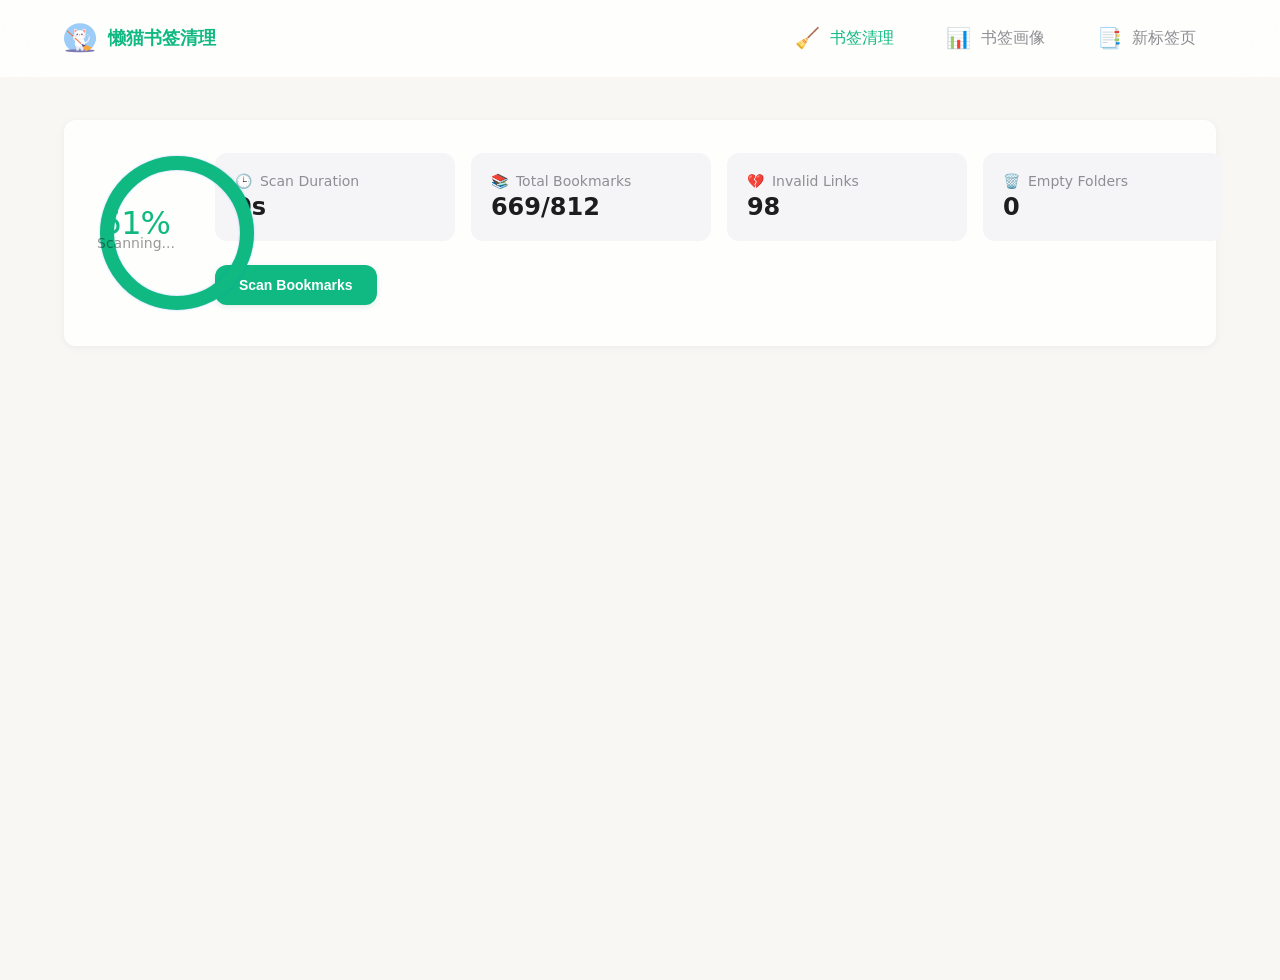
==== index.html @ f10c612d "首次提交" ====
<!DOCTYPE html>
<html>
<head>
    <title>Bookmark Cleaner</title>
    <meta charset="UTF-8">
    <meta name="viewport" content="width=device-width, initial-scale=1.0">
    <link rel="stylesheet" href="styles.css">
</head>
<body>
    <div class="app-header">
        <nav class="nav-tabs">
            <div class="brand">
                <img src="images/logo.jpg" alt="懒猫书签清理" class="brand-logo">
                <span class="brand-name" data-i18n="brandName">懒猫书签清理</span>
            </div>
            <div class="nav-links">
                <a href="index.html" class="nav-tab active">
                    <span class="tab-icon">🧹</span>
                    <span data-i18n="cleanerTab">书签清理</span>
                </a>
                <a href="profile.html" class="nav-tab">
                    <span class="tab-icon">📊</span>
                    <span data-i18n="profileTab">书签画像</span>
                </a>
                <a href="https://www.ainewtab.app/" class="nav-tab" target="_blank">
                    <span class="tab-icon">📑</span>
                    <span data-i18n="newTab">新标签页</span>
                </a>
            </div>
        </nav>
    </div>

    <div class="container">
        <div class="scan-stats-wrapper">
            <div class="progress-ring-container">
                <svg class="progress-ring" width="160" height="160">
                    <circle class="progress-ring-circle-bg" 
                            cx="80" cy="80" r="70"/>
                    <circle class="progress-ring-circle" 
                            cx="80" cy="80" r="70"/>
                </svg>
                <div class="progress-content">
                    <span class="progress-text">51%</span>
                    <span class="progress-status">Scanning...</span>
                </div>
            </div>
            
            <div class="right-content">
                <div class="stats-container">
                    <div class="stat-item">
                        <div class="stat-label" data-i18n="scanDuration">Scan Duration</div>
                        <div class="stat-value">
                            <span id="scan-duration">0</span>s
                        </div>
                    </div>
                    <div class="stat-item">
                        <div class="stat-label" data-i18n="totalBookmarks">Total Bookmarks</div>
                        <div class="stat-value">
                            <span id="scanned-bookmarks">669</span>/<span id="total-bookmarks">812</span>
                        </div>
                    </div>
                    <div class="stat-item">
                        <div class="stat-label" data-i18n="invalidLinks">Invalid Links</div>
                        <div class="stat-value" id="invalid-links">98</div>
                    </div>
                    <div class="stat-item">
                        <div class="stat-label" data-i18n="emptyFolders">Empty Folders</div>
                        <div class="stat-value" id="empty-folders">0</div>
                    </div>
                </div>

                <div class="scan-container">
                    <button id="scan-button" class="scan-button">
                        <span class="button-text">Scan Bookmarks</span>
                    </button>
                </div>
            </div>
        </div>

        <div class="cat-tooltip" style="display: none;">
            <span class="tooltip-text"></span>
        </div>

        <div class="loading" id="loading" style="display: none;">
            <!-- 移除了旧的进度条 -->
        </div>

        <div class="batch-actions" style="display: none;">
            <button id="select-all" class="button secondary-button">
                <span data-i18n="selectAll">Select All</span>
            </button>
            <button id="delete-selected" class="button danger-button">
                <span data-i18n="deleteSelected">Delete Selected</span>
            </button>
        </div>

        <div class="filter-tags">
            <!-- 标签会通过 JavaScript 动态生成 -->
        </div>

        <div class="preview-container" id="preview-container">
            <div class="preview-header">
                <span class="preview-title" id="preview-title"></span>
                <button class="preview-close" id="preview-close">&#x2715;</button>
            </div>
            <iframe id="preview-frame" class="preview-frame"></iframe>
        </div>
    </div>
    <script type="module" src="index.js"></script>
    <script src="preview.js"></script>
    <script type="module" src="bookmarkProfile.js"></script>
</body>
</html>
---- styles.css ----
:root {
    --system-gray: #8E8E93;
    --system-red: #FF3B30;
    --system-green: #34C759;
    --system-blue: #007AFF;
    --background-color: #F5F5F7;
    --card-background: rgba(255, 255, 255, 0.8);
    --card-border: rgba(255, 255, 255, 0.5);
    --card-shadow: rgba(0, 0, 0, 0.05);
}

body {
    font-family: system-ui,-apple-system,BlinkMacSystemFont,'Segoe UI',Roboto,'Helvetica Neue',Arial,'Noto Sans',sans-serif,'Apple Color Emoji','Segoe UI Emoji','Segoe UI Symbol','Noto Color Emoji';
    margin: 0;
    padding: 0;
    width: 100%;
    min-height: 100vh;
    background-color: var(--background-color);
    background: linear-gradient(135deg, rgba(248, 247, 244, 1) 0%, rgba(248, 247, 244, 1) 100%);
    color: #1d1d1f;
    display: flex;
    justify-content: center;
    align-items: flex-start;
    padding-top: 80px;
    -webkit-font-smoothing: antialiased;
}

.container {
    width: 90%;
    max-width: 1280px;
    margin: 0 auto;
    padding: 20px 0;
    box-sizing: border-box;
    transition: opacity 0.3s ease-out, transform 0.3s ease-out;
}

h1 {
    font-size: 32px;
    font-weight: 700;
    margin-bottom: 30px;
    text-align: center;
    background: linear-gradient(135deg, #1d1d1f 0%, #434343 100%);
    -webkit-background-clip: text;
    -webkit-text-fill-color: transparent;
}

.scan-stats-wrapper {
    display: flex;
    flex-direction: row;
    align-items: flex-start;
    gap: 40px;
    margin: 20px 0;
    background-color: var(--card-background);
    border: 1px solid var(--card-border);
    border-radius: 12px;
    padding: 32px;
    box-shadow: 0 2px 8px var(--card-shadow);
    
}

.right-content {
    display: flex;
    flex-direction: column;
    gap: 24px;
    flex: 1;
}

.stats-container {
    display: flex;
    flex-direction: row;
    gap: 16px;
    width: 100%;
}
/* 优化数字显示 */
#scan-duration {
    font-feature-settings: "tnum";
    font-variant-numeric: tabular-nums;
}
.stat-item {
    background: #f5f5f7;
    border-radius: 12px;
    padding: 16px 24px;
    min-width: 200px;
    text-align: left;

}

.stat-label {
    color: var(--system-gray);
    font-size: 14px;
    margin-bottom: 4px;
}

.stat-value {
    font-size: 24px;
    font-weight: 500;
    color: #1d1d1f;
}

.button {
    background: var(--card-background);
    border: 1px solid var(--card-border);
    border-radius: 12px;
    padding: 8px 16px;
    font-size: 14px;
    cursor: pointer;
    transition: all 0.2s ease;
    color: #1d1d1f;
}

.button:active {
    transform: translateY(0);
}

.button.disabled {
    background-color: var(--system-gray);
    cursor: not-allowed;
    opacity: 0.7;
}

.results {
    margin-top: 20px;
}

.result-item {
    display: grid;
    grid-template-columns: 30px 200px 250px 1fr 120px;
    align-items: center;
    padding: 12px 16px;
    margin: 8px 0;
    background: var(--card-background);
    border-radius: 12px;
    gap: 16px;
    border: 1px solid var(--card-border);
    transition: transform 0.2s ease, box-shadow 0.2s ease;
}

.result-item:hover {
    transform: translateY(-2px);
    box-shadow: 0 4px 12px var(--card-shadow);
}

.bookmark-checkbox {
    width: 20px;
    height: 20px;
    cursor: pointer;
    accent-color: var(--system-red);
}

.bookmark-title {
    font-weight: 500;
    color: #1d1d1f;
    width: 200px;
    white-space: nowrap;
    overflow: hidden;
    text-overflow: ellipsis;
}

.bookmark-url {
    width: 200px;
    white-space: nowrap;
    overflow: hidden;
    text-overflow: ellipsis;
    cursor: pointer;
    text-decoration: underline;
    color: #0066cc;
}

.bookmark-url:hover {
    color: #003366;
}

.bookmark-url a {
    color: var(--system-blue);
    text-decoration: none;
}

.bookmark-url a:hover {
    text-decoration: underline;
}

.bookmark-path {
    color: var(--system-gray);
    font-size: 0.9em;
    white-space: nowrap;
    overflow: hidden;
    text-overflow: ellipsis;
}

.path-segment {
    cursor: pointer;
    padding: 2px 4px;
    border-radius: 4px;
    transition: background-color 0.2s ease;
}

.path-segment:hover {
    background-color: var(--system-gray-light);
    color: var(--system-blue);
}

.path-segment[title] {
    position: relative;
}

.path-segment[title]:hover::after {
    content: attr(title);
    position: absolute;
    bottom: 100%;
    left: 50%;
    transform: translateX(-50%);
    padding: 4px 8px;
    background-color: rgba(0, 0, 0, 0.8);
    color: white;
    border-radius: 4px;
    font-size: 12px;
    white-space: nowrap;
}

.bookmark-reason {
    background-color: rgba(255, 86, 48, 0.1);
    color: #ff5630;
    padding: 4px 12px;
    border-radius: 6px;
    font-size: 0.9em;
    white-space: nowrap;
    justify-self: end;
    font-weight: 500;
        /* 显示问号光标 */
    position: relative;
}
/* 自定义 tooltip 样式 */
.tooltip {
    position: fixed;
    /* 改用 fixed 定位，使其不受父元素影响 */
    display: none;
    padding: 8px 12px;
    background-color: rgba(0, 0, 0, 0.8);
    color: white;
    border-radius: 6px;
    font-size: 12px;
    white-space: normal;
    /* 允许文本换行 */
    max-width: 300px;
    /* 设置最大宽度 */
    z-index: 1000;
    pointer-events: none;
    box-shadow: 0 2px 8px rgba(0, 0, 0, 0.15);
}

/* 显示 tooltip */
.bookmark-reason:hover .tooltip {
    display: block;
}
.separator {
    color: var(--system-gray);
    margin: 0 4px;
    font-weight: normal;
}

#clean-button {
    background: var(--system-red);
    color: white;
    border: none;
}

#clean-button:hover {
    background: linear-gradient(90deg, var(--system-red) 0%, #ff6b6b 100%);
}

@media (max-width: 1024px) {
    .result-item {
        grid-template-columns: 200px 250px 1fr 120px;
        gap: 12px;
    }
    
    .bookmark-title {
        width: 200px;
    }
    
    .bookmark-url {
        width: 250px;
    }
}

@media (max-width: 768px) {
    .stats-container {
        flex-direction: column;
        width: 100%;
    }
    
    .container {
        padding: 15px;
    }
    
    h1 {
        font-size: 24px;
    }
    
    .button {
        padding: 12px 24px;
        font-size: 16px;
    }
    
    .stat-item {
        padding: 16px;
    }
    
    .stat-value {
        font-size: 24px;
    }
    
    .result-item {
        grid-template-columns: 30px 1fr;
        gap: 8px;
        padding: 12px;
    }
    
    .bookmark-title,
    .bookmark-url,
    .bookmark-path {
        width: 100%;
    }
    
    .bookmark-title {
        font-size: 16px;
        margin-bottom: 4px;
    }
    
    .bookmark-url {
        font-size: 14px;
        margin-bottom: 4px;
    }
    
    .bookmark-path {
        font-size: 12px;
        margin-bottom: 8px;
    }
    
    .bookmark-reason {
        justify-self: start;
    }
}

.invalid-item {
    padding: 10px;
    margin: 5px 0;
    border: 1px solid #ddd;
    border-radius: 4px;
    display: flex;
    justify-content: space-between;
    align-items: flex-start;
}

.bookmark-info {
    flex: 1;
}

.error-reason {
    color: #dc3545;
    font-size: 0.9em;
    padding: 2px 6px;
    border-radius: 3px;
    background-color: #f8d7da;
    margin-left: 10px;
    white-space: nowrap;
}

/* 预览窗口尺寸 */
.preview-container {
    display: none;
    position: fixed;
    right: 20px;
    top: 20px;
    /* 修改预览窗口尺寸 */
    width: 600px;  /* 增加宽度 */
    height: 400px; /* 增加高度 */
    background: white;
    border: 1px solid var(--card-border);
    border-radius: 12px;
    box-shadow: 0 8px 32px var(--card-shadow);
    z-index: 1000;
    /* 添加内边距 */
    padding: 0;
    box-sizing: border-box;
    overflow: hidden; /* 确保内容不会溢出 */
}

/* 预览窗口标题栏 */
.preview-header {
    height: 40px;
    display: flex;
    justify-content: space-between;
    align-items: center;
    padding: 0 16px;
    background: var(--card-background);
    border-bottom: 1px solid var(--card-border);
    border-radius: 12px 12px 0 0;
    gap: 12px;
}

.preview-title {
    flex: 1;
    font-size: 13px;
    color: var(--system-gray);
    white-space: nowrap;
    overflow: hidden;
    text-overflow: ellipsis;
    margin-right: 8px;
}

/* 最简单的关闭按钮样式 */
.preview-close {
    width: 24px;
    height: 24px;
    background: none;
    border: none;
    color: #666;
    cursor: pointer;
    /* 使用更通用的关闭符号 */
    content: "\2715";  /* Unicode 叉号 */
    font-family: Arial, sans-serif;
    font-size: 20px;
    /* 确保文字垂直居中 */
    display: flex;
    align-items: center;
    justify-content: center;
    padding: 0;
    margin: 0;
}

.preview-close:hover {
    color: var(--system-red);
}

/* iframe 高度需要相应调整 */
.preview-frame {
    width: 100%;
    height: calc(100% - 40px); /* 减去标题栏高度 */
    border: none;
    border-radius: 0 0 12px 12px;
    /* 添加缩放和居中效果 */
    transform: scale(0.9); /* 稍微缩小内容 */
    transform-origin: center center;
    display: block;
    margin: 0 auto;
    background: white;
}

/* 添加预览内容容器 */
.preview-content {
    width: 100%;
    height: calc(100% - 40px);
    overflow: auto;
    display: flex;
    align-items: center;
    justify-content: center;
    background: #f5f5f7; /* 轻微的背景色 */
    border-radius: 0 0 12px 12px;
}

/* 添加响应式设计 */
@media (max-width: 768px) {
    .preview-container {
        width: 90vw; /* 使用视窗宽度的90% */
        height: 60vh; /* 使用视窗高度的60% */
        right: 5vw;
        left: 5vw;
    }
}

/* 可选：添加最大/最小尺寸限制 */
.preview-container {
    min-width: 400px;
    min-height: 300px;
    max-width: 800px;
    max-height: 600px;
}

/* 批量操作按钮组样式 */
.batch-actions {
    display: flex;
    gap: 12px;
    margin-top: 60px;
    justify-content: start;
}

.secondary-button {
    color: #10b981;
    border: none;
}

.secondary-button:hover {
    color: white;
    background: #10b981;
}

.secondary-button:active {
    background: #10b981;
    color: white;
}

/* 危险按钮样式 - 使用更高的优先级 */
.button.danger-button {
    background: #10b981 ;
    color: #ffffff;
    min-width: 120px;
}

/* 危险按钮禁用状态 */
.button.danger-button[disabled] {
    background: #ffffff;
    color: #10b981;
    cursor: not-allowed;
    pointer-events: none;
}

/* 危险按钮启用状态 */
.button.danger-button:not([disabled]) {
    background: #10b981;
    cursor: pointer;
}

/* 危险按钮悬停效果 */
.button.danger-button:not([disabled]):hover {
    background: #10b981;
    transform: translateY(-1px);
    box-shadow: 0 4px 12px rgba(108, 172, 153, 0.3);
}

/* 危险按钮点击效果 */
.button.danger-button:not([disabled]):active {
    transform: translateY(1px);
    box-shadow: 0 2px 6px rgba(108, 172, 153, 0.2);
}


/* 选中状态的结果项样式 */
.result-item.selected {
    background: rgba(108, 172, 153, 0.1);
    border-color: #10b981;
}

/* 更新结果容器样式 */
#invalidList {
    max-height: 600px;
    overflow-y: auto;
    padding-right: 16px;
    margin: 20px 0;
    scroll-behavior: smooth;
    /* 添加平滑滚动效果 */
    overscroll-behavior: contain;
    /* 添加滚动条样式 */
    scrollbar-width: thin;
    scrollbar-color: #d2d2d2;
}

/* 自定义滚动条样式（Webkit浏览器） */
#invalidList::-webkit-scrollbar {
    width: 8px;
}

#invalidList::-webkit-scrollbar-track {
    background: rgba(0, 0, 0, 0.05);
    border-radius: 4px;
}

#invalidList::-webkit-scrollbar-thumb {
    background: var(--system-gray);
    border-radius: 4px;
}

#invalidList::-webkit-scrollbar-thumb:hover {
    background: var(--system-blue);
}

/* 优化结果项样式 */
.result-item {
    transition: transform 0.2s ease, background-color 0.2s ease;
    margin: 8px 0;
}

.result-item:hover {
    transform: translateX(4px);
    background-color: rgba(0, 122, 255, 0.05);
}

/* 响应式设计 */
@media (max-width: 768px) {
    #invalidList {
        max-height: 400px;
    }
}

/* 扫描按钮容器 */
.scan-button-container {
    width: 100%;
    display: flex;
    justify-content: center;
    margin: 32px 0;
}

/* 环形按钮基础样式 */
.circular-button {
    position: relative;
    width: 160px; /* 增加尺寸 */
    height: 160px;
    border-radius: 50%;
    padding: 0;
    display: flex;
    align-items: center;
    justify-content: center;
    background: var(--card-background);
    border: none; /* 移除边框 */
    cursor: pointer;
    transition: all 0.3s cubic-bezier(0.4, 0, 0.2, 1);
    box-shadow: 0 2px 8px var(--card-shadow);
}

/* 按钮文本样式 */
.circular-button .button-text {
    position: absolute;
    font-size: 17px; /* Apple 常用字号 */
    font-weight: 500;
    color: var(--system-blue);
    opacity: 1;
    transition: opacity 0.3s ease;
}

/* 进度文本样式 */
.circular-button .progress-text {
    position: absolute;
    font-size: 32px; /* 更大的进度数字 */
    font-weight: 500; /* Semi-bold */
    color: var(--system-blue);
    opacity: 0;
    transition: opacity 0.3s ease;
}

/* SVG进度环样式 */
.progress-ring {
    position: absolute;
    top: 0;
    left: 0;
    transform: rotate(-90deg);
}

.progress-ring-circle-bg {
    fill: none;
    stroke: rgba(0, 122, 255, 0.1); /* 更淡的背景色 */
    stroke-width: 6; /* 更粗的线条 */
}

.progress-ring-circle {
    stroke-linecap: round;
    transform: rotate(-90deg); /* 保持圆弧从顶部开始 */
    transform-origin: 50% 50%;
}

/* 按钮悬停效果 */
.circular-button:hover {
    transform: scale(1.02); /* 更细微的缩放 */
    box-shadow: 0 4px 16px rgba(0, 122, 255, 0.15);
}

.circular-button:active {
    transform: scale(0.98);
}

/* 扫描状态样式 */
.circular-button.scanning {
    background: rgba(0, 122, 255, 0.05); /* 轻微的背景色变化 */
}

.circular-button.scanning .button-text {
    opacity: 0;
}

.circular-button.scanning .progress-text {
    opacity: 1;
}

/* 添加区域标题样式 */
.section-header {
    font-size: 16px;
    font-weight: 600;
    color: var(--system-gray);
    padding: 16px 0 8px;
    margin-top: 16px;
    border-bottom: 1px solid var(--card-border);
}

/* 空文件夹标签样式 */
.empty-folder-tag {
    background: var(--system-gray);
    color: white;
    padding: 4px 12px;
    border-radius: 6px;
    font-size: 0.9em;
    white-space: nowrap;
    justify-self: end;
    font-weight: 500;
}

/* 空文件夹项目样式 */
.empty-folder {
    background: rgba(142, 142, 147, 0.1);
}

/* 筛选标签容器 */
.filter-tags {
    display: flex;
    flex-wrap: wrap;
    gap: 16px;
    margin: 32px 0;
}

/* 筛选标签样式 */
.filter-tag {
    position: relative; /* 添加相对定位 */
    padding: 8px 16px;
    border-radius: 12px;
    background: var(--card-background);
    border: 1px solid var(--card-border);
    font-size: 13px;
    color: var(--system-gray);
    cursor: pointer;
    transition: all 0.2s ease;
    user-select: none;
}

.filter-tag:hover {
    background: rgba(16, 185, 129, 0.1);
    color: #10b981;
    border-color: #10b981;
}

.filter-tag.active {
    background: #ffffff;
    color: #10b981;
    border-color: #10b981;
}

/* 添加提示框样式 */
.filter-tag[data-tooltip]:hover::after {
    content: attr(data-tooltip);
    position: absolute;
    bottom: 100%;
    left: 50%;
    transform: translateX(-50%);
    padding: 8px 12px;
    background-color: rgba(0, 0, 0, 0.8);
    color: white;
    border-radius: 6px;
    font-size: 12px;
    white-space: normal;
    width: 250px;
    z-index: 1000;
    margin-bottom: 8px;
    box-shadow: 0 2px 8px rgba(0, 0, 0, 0.15);
}

/* 响应式设计 */
@media (max-width: 768px) {
    .filter-tags {
        padding: 0 8px;
    }
    
    .filter-tag {
        padding: 4px 10px;
        font-size: 13px;
    }
}

.bookmark-profile {
    background: white;
    border-radius: 24px;
    padding: 32px;
    margin: 20px 0;
    box-shadow: 0 2px 8px var(--card-shadow);
}



.profile-title-row {
    display: flex;
    align-items: center;
    justify-content: space-between;
    margin-bottom: 4px;
    width: 100%;
}

.profile-title {
    display: flex;
    align-items: center;
    gap: 16px;
    flex: 1;
    min-width: 0;
}

.profile-title h2 {
    font-size: 28px;
    font-weight: 600;
    margin: 0;
    color: #1d1d1f;
    display: flex;
    align-items: center;
    min-width: 0;
    gap: 4px;
}
.profile-title h2 .nickname {
    overflow: hidden;
    text-overflow: ellipsis;
    white-space: nowrap;
    min-width: 0;
    /* 允许昵称占用更多空间 */
}
.profile-title h2 .profile-text {
    flex: 0 0 auto;
    white-space: nowrap;
    margin-left: 4px;
}

.level-badge {
    flex: 0 0 auto;
    display: inline-flex;
    align-items: center;
    gap: 8px;
    background: rgba(0, 122, 255, 0.1);
    border-radius: 20px;
    padding: 6px 12px;
    font-size: 14px;
    color: #10b981;
}
.level {
    position: relative;
    cursor: pointer;
}
.level-tooltip {
    display: none;
    position: absolute;
    top: calc(100% + 10px);
    left: 50%;
    transform: translateX(-50%);
    background: rgba(0, 0, 0, 1);
    color: white;
    padding: 16px;
    border-radius: 8px;
    font-size: 13px;
    width: 280px;
    z-index: 1000;
    box-shadow: 0 4px 12px rgba(0, 0, 0, 0.2);
}

/* 添加小箭头 */
.level-tooltip::before {
    content: '';
    position: absolute;
    top: -6px;
    left: 50%;
    transform: translateX(-50%);
    border-left: 6px solid transparent;
    border-right: 6px solid transparent;
    border-bottom: 6px solid rgba(0, 0, 0, 0.9);
}

.level:hover .level-tooltip {
    display: block;
}

.tooltip-title {
    font-weight: 600;
    margin-bottom: 8px;
    color: #fff;
}

.level-tooltip ul {
    margin: 0;
    padding-left: 16px;
    list-style-type: none;
}

.level-tooltip li {
    margin: 4px 0;
    position: relative;
}

.level-tooltip li::before {
    content: '•';
    position: absolute;
    left: -12px;
    color: var(--system-blue);
}

.tooltip-note {
    margin-top: 8px;
    padding-top: 8px;
    border-top: 1px solid rgba(255, 255, 255, 0.1);
    font-style: italic;
    color: rgba(255, 255, 255, 0.7);
}
/* 收藏者称号提示样式 */
.collector {
    position: relative;
    cursor: pointer;
}

.collector-tooltip {
    display: none;
    position: absolute;
    top: calc(100% + 10px);
    left: 50%;
    transform: translateX(-50%);
    background: rgba(0, 0, 0, 1);
    color: white;
    padding: 16px;
    border-radius: 8px;
    font-size: 13px;
    width: 320px;
    z-index: 1000;
    box-shadow: 0 4px 12px rgba(0, 0, 0, 0.2);
}

.collector-tooltip::before {
    content: '';
    position: absolute;
    top: -6px;
    left: 50%;
    transform: translateX(-50%);
    border-left: 6px solid transparent;
    border-right: 6px solid transparent;
    border-bottom: 6px solid rgba(0, 0, 0, 0.9);
}

.collector:hover .collector-tooltip {
    display: block;
}

.title-list {
    margin: 12px 0;
    max-height: 300px;
    overflow-y: auto;
}

.title-item {
    display: flex;
    align-items: center;
    padding: 6px 0;
    color: rgba(255, 255, 255, 1);
    border-bottom: 1px solid rgba(255, 255, 255, 0.1);
}

.title-item.current {
    color: #10b981;
    font-weight: 600;
}

.title-level {
    width: 50px;
}

.title-name {
    flex: 1;
    padding: 0 12px;
}

.title-score {
    font-size: 12px;
    color: rgba(255, 255, 255, 0.5);
}

.next-level-note {
    margin-top: 8px;
    padding-top: 8px;
    border-top: 1px solid rgba(255, 255, 255, 0.1);
    color: var(--system-green);
    font-size: 12px;
}
.calculation-formula {
    margin-top: 12px;
    padding-top: 12px;
    border-top: 1px solid rgba(255, 255, 255, 0.1);
    font-size: 12px;
    opacity: 0.8;
}
.calculation-formula div {
    margin: 4px 0;
}

/* 滚动条样式优化 */
.title-list::-webkit-scrollbar {
    width: 6px;
}

.title-list::-webkit-scrollbar-track {
    background: rgba(255, 255, 255, 0.1);
    border-radius: 3px;
}

.title-list::-webkit-scrollbar-thumb {
    background: rgba(255, 255, 255, 0.3);
    border-radius: 3px;
}

.title-list::-webkit-scrollbar-thumb:hover {
    background: rgba(255, 255, 255, 0.5);
}

.profile-date {
    color: var(--system-gray);
    font-size: 14px;
    margin-top: 8px;
    margin-left: 4px;
}

.share-button {
    flex: 0 0 auto;
    padding: 8px 16px;
    border-radius: 20px;
    background: #10b981;
    border: none;
    cursor: pointer;
    color: white;
    font-size: 14px;
    transition: all 0.2s ease;
}

.share-button:hover {
    background: #10b981;
}

/* 主要内容区布局 */
.profile-content {
    display: grid;
    grid-template-columns: 1fr 1fr;
    gap: 32px;
}

/* 响应式布局 */
@media (max-width: 768px) {
    .bookmark-profile {
        padding: 20px;
        border-radius: 16px;
    }

    .profile-content {
        grid-template-columns: 1fr;
        gap: 24px;
    }

    .profile-title h2 {
        font-size: 24px;
    }
}

/* 概览区样式 */
.overview-stats {
    display: grid;
    grid-template-columns: repeat(3, 1fr);
    gap: 24px;
    margin-bottom: 32px;
}

.stat-item {
    border-radius: 16px;
    padding: 24px;
    text-align: left;
}

/* 为每个统计项添加特定图标 */
.overview-stats .stat-item:nth-child(1) .stat-label::before {
    content: "📚";
    margin-right: 8px;
    /* 总书签数 */
}

.overview-stats .stat-item:nth-child(2) .stat-label::before {
    content: "📁";
    margin-right: 8px;
    /* 文件夹数 */
}

.overview-stats .stat-item:nth-child(3) .stat-label::before {
    content: "📅";
    margin-right: 8px;
    /* 收藏天数 */
}
/* 为每个统计项添加特定图标 */
.stats-container .stat-item:nth-child(1) .stat-label::before {
    content: "🕒";
    margin-right: 8px;
    /* 时间 */
}

.stats-container .stat-item:nth-child(2) .stat-label::before {
    content: "📚";
    margin-right: 8px;
    /* 书签数 */
}

.stats-container .stat-item:nth-child(3) .stat-label::before {
    content: "💔";
    margin-right: 8px;
    /* 坏掉 */
}
.stats-container .stat-item:nth-child(4) .stat-label::before {
    content: "🗑️";
    margin-right: 8px;
    /* 空文件夹 */
}

.stat-value {
    font-size: 32px;
    font-weight: 600;
    color: #1d1d1f;
}

/* 统计卡片行样式 */
.stats-row {
    display: grid;
    grid-template-columns: repeat(6, 1fr);
    gap: 16px;
    margin-bottom: 16px;
}

.stat-card {
    background: #f5f5f7;
    border-radius: 12px;
    padding: 16px;
}

.card-label {
    font-size: 13px;
    color: #86868b;
    margin-bottom: 8px;
}

.card-value {
    font-size: 16px;
    font-weight: 500;
    color: #1d1d1f;
    margin-bottom: 4px;
}

.card-subtext {
    font-size: 12px;
    color: #86868b;
}

/* 域名分析区域样式优化 */
.domain-analysis {
    background: white;
    border-radius: 24px;
}

.domain-analysis h3 {
    font-size: 20px;
    font-weight: 600;
    color: #1d1d1f;
    margin-bottom: 24px;
}

/* 域名列表容器 - 使用网格布局创建左右分栏 */
.domain-list {
    display: grid;
    grid-template-columns: 1fr 1fr;
    gap: 24px;
}

/* 左侧主要域名卡片 */
.domain-item.primary {
    grid-column: 1;
    background: #f5f5f7;
    border-radius: 16px;
    padding: 24px;
    border: none;
    height: 320px;
    transition: transform 0.2s ease, box-shadow 0.2s ease;
}

.domain-item.primary:hover {
    transform: translateY(-4px);
    box-shadow: 0 8px 24px var(--card-shadow);
}

.primary .domain-info {
    padding: 16px 0;
}

.primary .domain-name {
    font-size: 18px;
    font-weight: 600;
    margin-bottom: 8px;
}

.primary .domain-content {
    margin-top: 16px;
}

.primary .domain-meta {
    font-size: 14px;
    color: var(--system-gray);
}

/* 右侧域名列表容器 */
.domain-list-secondary {
    grid-column: 2;
    display: flex;
    flex-direction: column;
    gap: 26px;
}

/* 右侧次要域名卡片 */
.domain-item.secondary {
    background: #f5f5f7;
    border-radius: 12px;
    padding: 16px;
    border: none;
    display: flex;
    align-items: center;
    gap: 12px;
    transition: transform 0.2s ease, box-shadow 0.2s ease;
}

.domain-item.secondary:hover {
    transform: translateX(4px);
    box-shadow: 0 4px 12px var(--card-shadow);
}

/* 域名图标样式 */
.domain-favicon {
    width: 20px;
    height: 20px;
    border-radius: 4px;
}

/* 域名信息区域样式 */
.domain-info {
    flex: 1;
}

.domain-name {
    font-size: 14px;
    font-weight: 500;
    color: #1d1d1f;
    margin-bottom: 4px;
}

.domain-meta {
    display: flex;
    align-items: center;
    gap: 8px;
}

.bookmark-count {
    font-size: 13px;
    color: var(--system-gray);
}

.domain-percentage {
    font-size: 13px;
    color: var(--system-gray);
    padding: 2px 8px;
    background: rgba(142, 142, 147, 0.1);
    border-radius: 10px;
}

/* 响应式设计 */
@media (max-width: 768px) {
    .domain-list {
        grid-template-columns: 1fr;
    }

    .domain-item.primary,
    .domain-list-secondary {
        grid-column: 1;
    }
    
    .domain-analysis {
        padding: 20px;
    }
    
    .domain-item.primary {
        padding: 20px;
    }
}

/* 趋势图样式 */
.trend-chart {
    padding: 20px;
    background: var(--background-secondary);
    border-radius: 16px;
}

.chart-container {
    position: relative;
    width: 100%;
    height: 200px;
}

.chart-timeline {
    margin-top: 12px;
    padding-top: 8px;
    border-top: 1px solid var(--border-color);
}

.timeline-labels {
    display: flex;
    justify-content: space-between;
    color: var(--text-secondary);
    font-size: 12px;
}

/* 概览统计样式优化 */
.overview-stats {
    display: grid;
    grid-template-columns: repeat(3, 1fr);
    gap: 16px;
    margin-bottom: 24px;
}

.stat-item {
    padding: 20px;
    border-radius: 12px;
}



.stat-value {
    font-size: 24px;
    font-weight: 600;
    color: var(--text-primary);
}

/* 日期范围样式 */
.profile-date-range {
    color: var(--system-gray);
    font-size: 14px;
    margin-top: 8px;
    margin-left: 4px;
    font-weight: 400;
}

/* 调整标题区域的布局 */
.profile-header {
    margin-bottom: 16px;
}

.profile-title-row {
    display: flex;
    align-items: center;
    justify-content: space-between;
    margin-bottom: 4px;
}

.profile-title {
    display: flex;
    align-items: center;
    gap: 16px;
}



/* 添加趋势图相关样式 */
.chart-container {
    position: relative;
    width: 100%;
    height: 200px;
    margin-top: 20px;
}

.chart-container svg {
    width: 100%;
    height: 100%;
}

@keyframes draw {
    to {
        stroke-dashoffset: 0;
    }
}

#chart-tooltip {
    position: absolute;
    background: rgba(0, 0, 0, 0.8);
    color: white;
    padding: 6px 12px;
    border-radius: 6px;
    font-size: 12px;
    pointer-events: none;
    z-index: 1000;
    display: none;
}

/* 确保图表容器有足够空间 */
.trend-chart {
    border-radius: 16px;
    min-height: 240px;
}
.overview-title{
    font-size: 20px;
    font-weight: 600;
    color: #1d1d1f;
}

/* 导航栏样式 */
.app-header {
    background: rgba(255, 255, 255, 0.8);
    backdrop-filter: blur(20px);
    -webkit-backdrop-filter: blur(20px);
    border-bottom: 1px solid var(--card-border);
    position: fixed;
    top: 0;
    left: 0;
    right: 0;
    z-index: 100;
    padding: 16px 0;
}

/* 导航标签容器样式 - 确保与主内容对齐 */
.nav-tabs {
    display: flex;
    justify-content: space-between;
    align-items: center;
    gap: 12px;
    max-width: 1280px;
    width: 90%;
    margin: 0 auto;
    box-sizing: border-box;
}
/* 品牌区域样式 */
.brand {
    display: flex;
    align-items: center;
    gap: 12px;
}
.brand-logo {
    width: 32px;
    height: 32px;
    border-radius: 8px;
}
.brand-name {
    font-size: 18px;
    font-weight: 600;
    color: #10b981;
    white-space: nowrap;
}

/* 导航标签样式优化 */
.nav-tab {
    display: flex;
    align-items: center;
    gap: 10px;
    padding: 10px 20px;
    border-radius: 12px;
    text-decoration: none;
    color: var(--system-gray);
    font-weight: 500;
    transition: all 0.3s ease;
    background: transparent;
    font-size: 16px;
}
/* 导航链接容器 */
.nav-links {
    display: flex;
    gap: 12px;
}

.nav-tab:hover {
    background: rgba(0, 0, 0, 0.05);
    transform: translateY(-1px);
    color: #10b981;
}

.nav-tab.active {
    
    color: #10b981;
    
    
}

.tab-icon {
    font-size: 20px;
}


/* 响应式设计优化 */
@media (max-width: 768px) {
    .nav-tabs,
    .container {
        width: 95%; /* 在移动端略微增加宽度利用率 */
    }
    
    .app-header {
        padding: 12px 0;
    }
}

/* 扫描容器整体布局 */
.scan-container {
    display: flex;
    flex-direction: column;
    align-items: flex-start;
    gap: 24px;
}

/* 环形进度容器 */
.progress-ring-container {
    position: relative;
    width: 160px;
    height: 160px;
    display: flex;
    align-items: center;
    justify-content: center;
    transition: transform 0.3s cubic-bezier(0.4, 0, 0.2, 1);
}

/* 环形进度 SVG 样式优化 */
.progress-ring {
    position: absolute;
    top: 0;
    left: 0;
    transform: rotate(-90deg);
    width: 160px;
    height: 160px;
}

.progress-ring-circle-bg {
    fill: none;
    stroke: rgba(0, 122, 255, 0.05);
    stroke-width: 14;
}

.progress-ring-circle {
    fill: none;
    stroke: #10b981;
    stroke-width: 14;
    stroke-linecap: round;
    filter: drop-shadow(0 0 1px rgba(0, 122, 255, 0.3));
    transition: stroke-dashoffset 0.6s cubic-bezier(0.4, 0, 0.2, 1);
}

/* 进度点优化 */
.progress-dot {
    fill: #10b981;
    r: 3.5;
    filter: drop-shadow(0 0 2px rgba(0, 122, 255, 0.4));
    transition: cx 0.6s cubic-bezier(0.4, 0, 0.2, 1),
                cy 0.6s cubic-bezier(0.4, 0, 0.2, 1);
}

/* 进度文本容器 */
.progress-content {
    position: relative;
    display: flex;
    flex-direction: column;
    align-items: center;
    gap: 4px;
}

/* 进度文本样式优化 */
.progress-text {
    font-size: 32px;
    font-weight: 200;
    color: #10b981;
    font-feature-settings: "tnum";
    font-variant-numeric: tabular-nums;
    letter-spacing: -1px;
    line-height: 1;
    transition: all 0.3s ease;
}

/* 状态文本 */
.progress-status {
    font-size: 14px;
    color: rgba(0, 0, 0, 0.4);
    font-weight: 500;
    opacity: 1;
    transform: translateY(-8px);
    transition: all 0.3s ease;
}

/* 扫描按钮样式优化 */
.scan-button {
    background: #10b981;
    color: white;
    border: none;
    border-radius: 12px;
    padding: 12px 24px;
    font-size: 14px;
    font-weight: 600;
    cursor: pointer;
    transition: all 0.3s cubic-bezier(0.4, 0, 0.2, 1);
    box-shadow: 0 2px 6px rgba(108, 172, 153, 0.2);
}

.scan-button:hover {
    transform: translateY(-2px);
    box-shadow: 0 8px 16px rgba(108, 172, 153, 0.25);
    background: #10b981;
}

.scan-button:active {
    transform: translateY(0);
    box-shadow: 0 4px 8px rgba(0, 122, 255, 0.2);
}

/* 扫描状态样式 */
.scanning .progress-ring-container {
    transform: scale(1.02);
}

.scanning .progress-status {
    opacity: 1;
    transform: translateY(0);
}

.scanning .scan-button {
    opacity: 0.7;
    transform: scale(0.98);
    background: #ffffff;
    color: #10b981; 
    border: 1px solid #10b981;
}

/* 添加完成状态动画 */
@keyframes completePulse {
    0% { transform: scale(1); }
    50% { transform: scale(1.05); }
    100% { transform: scale(1); }
}

.scan-complete .progress-ring-container {
    animation: completePulse 0.5s ease-out;
}
/* 撒花容器 */
.confetti-container {
    position: fixed;
    top: 0;
    left: 0;
    width: 100%;
    height: 100%;
    pointer-events: none;
    z-index: 9999;
}

/* 单个撒花的基础样式 */
.confetti {
    position: absolute;
    width: 10px;
    height: 10px;
    background-color: #007AFF;
    opacity: 0;
}

/* 撒花动画 */
@keyframes confetti-fall {
    0% {
        transform: translateY(-100%) rotate(0deg);
        opacity: 1;
    }

    100% {
        transform: translateY(100vh) rotate(360deg);
        opacity: 0;
    }
}

/* 响应式设计 */
@media (max-width: 768px) {
    .scan-stats-wrapper {
        flex-direction: column;
        align-items: center;
        gap: 24px;
    }

    .right-content {
        width: 100%;
    }

    .stats-container {
        flex-direction: column;
    }

    .stat-item {
        width: 100%;
        min-width: 0;
    }
}

/* 分类标签样式 */
.category-tags {
    display: flex;
    flex-wrap: wrap;
    gap: 8px;
    margin: 32px 0 0 0;
    padding: 0 16px;
    min-height: 32px;
    /* 确保即使没有标签时也保持一定高度 */
}

.category-tag {
    display: inline-flex;
    align-items: center;
    padding: 6px 12px;
    border-radius: 16px;
    font-size: 14px;
    font-weight: 500;
    background-color: var(--card-background);
    border: 1px solid var(--card-border);
    gap: 6px;
    transition: all 0.2s ease;
}

.category-tag:hover {
    transform: translateY(-1px);
    box-shadow: 0 2px 4px var(--card-shadow);
}

.tag-label {
    white-space: nowrap;
}

.tag-percentage {
    font-size: 12px;
    opacity: 0.8;
    padding-left: 4px;
    border-left: 1px solid currentColor;
    margin-left: 4px;
}
/* 模态框样式 */
.modal-overlay {
    position: fixed;
    top: 0;
    left: 0;
    right: 0;
    bottom: 0;
    background-color: rgba(0, 0, 0, 0.5);
    display: none;
    justify-content: center;
    align-items: center;
    z-index: 1000;
}

.modal {
    background: var(--card-background);
    border-radius: 16px;
    padding: 24px;
    width: 90%;
    max-width: 400px;
    box-shadow: 0 4px 24px var(--card-shadow);
}

.modal-header {
    margin-bottom: 20px;
}

.modal-title {
    font-size: 20px;
    font-weight: 600;
    color: #1d1d1f;
    margin-top: 0px;
}

.modal-body {
    margin-bottom: 24px;
}

.nickname-input {
    width: 100%;
    padding: 12px;
    border: 1px solid var(--card-border);
    border-radius: 8px;
    font-size: 16px;
    margin-top: 12px;
    box-sizing: border-box;
}

.modal-footer {
    display: flex;
    justify-content: flex-end;
    gap: 12px;
}

.modal-button {
    padding: 8px 16px;
    border-radius: 8px;
    border: none;
    font-size: 14px;
    cursor: pointer;
    transition: all 0.2s ease;
}

.modal-button.cancel {
    background: var(--background-color);
    color: var(--system-gray);
}

.modal-button.confirm {
    background: #10b981;
    color: white;
}

.modal-button:hover {
    transform: translateY(-1px);
}
/* 添加提示框样式 */
.cat-tooltip {
    position: absolute;
    background: rgba(255, 255, 255, 0.95);
    padding: 8px 16px;
    border-radius: 20px;
    box-shadow: 0 2px 8px rgba(0, 0, 0, 0.1);
    font-size: 14px;
    color: #666;
    pointer-events: none;
    transition: opacity 0.3s ease;
    z-index: 1000;
}

/* 让猫咪可点击 */
.moving-cat {
    cursor: pointer;
    /* ... 保持现有样式 ... */
}
.moving-cat-container {
    position: relative;
    width: 100%;
    height: 80px;
    margin: 20px 0 0 0;
    display: none;
    opacity: 0;
    transition: opacity 0.3s ease;
}

.moving-cat {
    position: absolute;
    width: 48px;
    height: 48px;
    border-radius: 50%;
    animation: catMove 30s infinite cubic-bezier(0.445, 0.05, 0.55, 0.95);
    box-shadow: 0 2px 8px rgba(0, 0, 0, 0.1);
    will-change: transform, left;
}

@keyframes catMove {
    0% {
        left: 0;
        transform: translateY(0);
    }

    15% {
        left: calc(25% - 12px);
        transform: translateY(-20px);
    }

    30% {
        left: calc(50% - 24px);
        transform: translateY(15px);
    }

    35% {
        left: calc(100% - 48px);
        transform: translateY(-18px);
    }

    45% {
        left: calc(100% - 48px);
        transform: translateY(0);
    }

    60% {
        left: calc(50% - 24px);
        transform: translateY(-25px);
    }

    75% {
        left: calc(25% - 12px);
        transform: translateY(18px);
    }

    85% {
        left: 0;
        transform: translateY(-15px);
    }

    95% {
        left: 0;
        transform: translateY(0);
    }

    100% {
        left: 0;
        transform: translateY(0);
    }
}
/* 为每个统计卡片添加特定图标 */
/* 第一行统计卡片图标 */
.first-row .stat-card:nth-child(1) .card-label::before {
    content: "📁";
    /* 最大文件夹 */
    margin-right: 8px;
}

.first-row .stat-card:nth-child(2) .card-label::before {
    content: "🗑️";
    /* 空文件夹 */
    margin-right: 8px;
}

.first-row .stat-card:nth-child(3) .card-label::before {
    content: "📊";
    /* 文件夹最大深度 */
    margin-right: 8px;
}

.first-row .stat-card:nth-child(4) .card-label::before {
    content: "📅";
    /* 最早书签 */
    margin-right: 8px;
}

.first-row .stat-card:nth-child(5) .card-label::before {
    content: "🕒";
    /* 最新书签 */
    margin-right: 8px;
}

.first-row .stat-card:nth-child(6) .card-label::before {
    content: "📈";
    /* 收藏高峰 */
    margin-right: 8px;
}

/* 第二行统计卡片图标 */
.second-row .stat-card:nth-child(1) .card-label::before {
    content: "📊";
    /* 平均每文件夹书签数 */
    margin-right: 8px;
}

.second-row .stat-card:nth-child(2) .card-label::before {
    content: "🎯";
    /* 组织评分 */
    margin-right: 8px;
}

.second-row .stat-card:nth-child(3) .card-label::before {
    content: "🏷️";
    /* 常用关键词 */
    margin-right: 8px;
}

.second-row .stat-card:nth-child(4) .card-label::before {
    content: "🌐";
    /* 不同域名数 */
    margin-right: 8px;
}

.second-row .stat-card:nth-child(5) .card-label::before {
    content: "🔒";
    /* HTTPS 比例 */
    margin-right: 8px;
}

.second-row .stat-card:nth-child(6) .card-label::before {
    content: "🔄";
    /* 重复网址 */
    margin-right: 8px;
}

/* 确保图标和文字垂直对齐 */
.card-label {
    display: flex;
    align-items: center;
}

.card-label::before {
    display: inline-block;
    vertical-align: middle;
}
/* 添加分类标签的悬停提示样式 */
.category-tag {
    position: relative;
    /* 为tooltip定位 */
}

.category-tag .domain-tooltip {
    display: none;
    position: absolute;
    bottom: calc(100% + 10px);
    left: 50%;
    transform: translateX(-50%);
    background: rgba(0, 0, 0, 0.8);
    color: white;
    padding: 12px 16px;
    border-radius: 8px;
    font-size: 13px;
    white-space: normal;
    width: 280px;
    max-height: 300px;
    overflow-y: auto;
    z-index: 1000;
    box-shadow: 0 4px 12px rgba(0, 0, 0, 0.15);
}

.category-tag:hover .domain-tooltip {
    display: block;
}

/* 添加小箭头 */
.category-tag .domain-tooltip::before {
    content: '';
    position: absolute;
    bottom: -6px;
    left: 50%;
    transform: translateX(-50%);
    border-left: 6px solid transparent;
    border-right: 6px solid transparent;
    border-top: 6px solid rgba(0, 0, 0, 0.8);
}

/* 域名列表样式 */
.domain-list {
    margin: 0;
    padding: 0;
    list-style: none;
}

.domain-list li {
    padding: 4px 0;
    border-bottom: 1px solid rgba(255, 255, 255, 0.1);
}

.domain-list li:last-child {
    border-bottom: none;
}
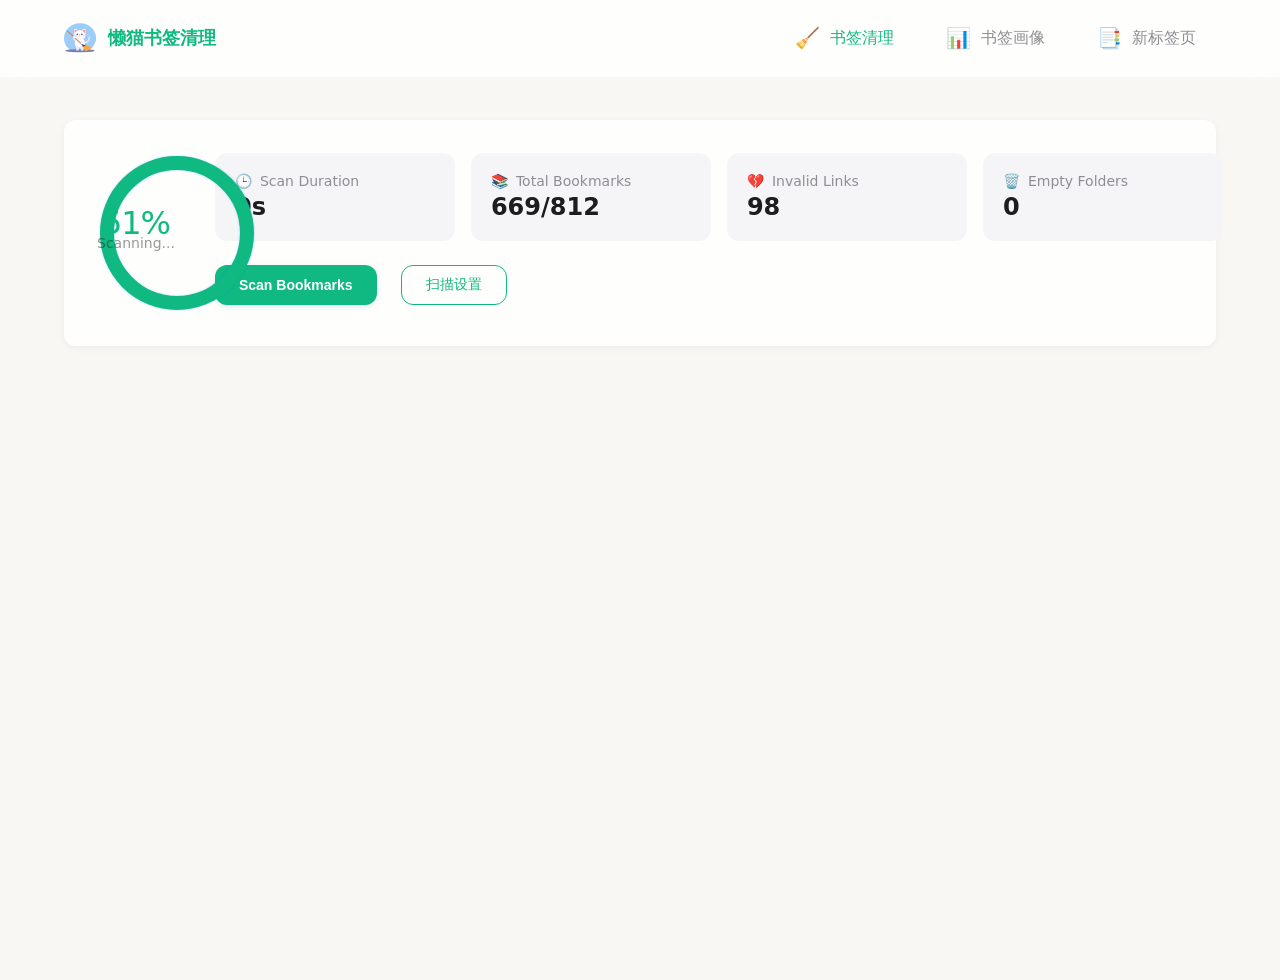
==== commit 579431d1: "优化" ====
--- a/index.html
+++ b/index.html
@@ -73,6 +73,9 @@
                     <button id="scan-button" class="scan-button">
                         <span class="button-text">Scan Bookmarks</span>
                     </button>
+                    <button id="settings-button" class="settings-button">
+                        <span data-i18n="scanSettings">扫描设置</span>
+                    </button>
                 </div>
             </div>
         </div>
@@ -105,7 +108,48 @@
             </div>
             <iframe id="preview-frame" class="preview-frame"></iframe>
         </div>
+
+        <div id="timeout-dialog" class="dialog-overlay">
+            <div class="dialog">
+                <h3 data-i18n="setTimeoutTitle">设置超时时间</h3>
+                
+                <div class="setting-item">
+                    <label for="timeout-value" data-i18n="timeoutLabel" class="setting-label">
+                        请选择每个链接的检查超时时间（秒）：
+                    </label>
+                                        
+                    <input type="range" 
+                           id="timeout-value" 
+                           min="5" 
+                           max="30" 
+                           value="10"
+                           step="1">
+                    <div class="timeout-display">
+                        <span id="timeout-display">10</span>
+                        <span class="timeout-unit">s</span>
+                    </div>
+
+                </div>
+
+                <div class="timeout-explanation">
+                    <p data-i18n="timeoutExplanation">
+                        超时时间决定了检查每个链接时的最长等待时间。时间越长，检查越充分，但整体扫描时间会更久；时间越短，扫描越快，但可能会误判部分加载较慢的网站。
+                    </p>
+                    <ul class="timeout-tips">
+                        <li data-i18n="timeoutTip1">• 建议值：10-15 秒</li>
+                        <li data-i18n="timeoutTip2">• 网络较差时建议设置更长时间</li>
+                        <li data-i18n="timeoutTip3">• 链接较多时可以适当缩短时间</li>
+                    </ul>
+                </div>
+
+                <div class="dialog-actions">
+                    <button id="cancel-timeout" class="secondary-button" data-i18n="cancel">取消</button>
+                    <button id="confirm-timeout" data-i18n="confirm">确认</button>
+                </div>
+            </div>
+        </div>
     </div>
+    <script type="module" src="settings.js"></script>
     <script type="module" src="index.js"></script>
     <script src="preview.js"></script>
     <script type="module" src="bookmarkProfile.js"></script>
--- a/styles.css
+++ b/styles.css
@@ -1499,9 +1499,26 @@
 /* 扫描容器整体布局 */
 .scan-container {
     display: flex;
-    flex-direction: column;
-    align-items: flex-start;
+    align-items: center;
     gap: 24px;
+}
+.settings-button {
+    padding: 10px 24px;
+    border-radius: 12px;
+    font-size: 14px;
+    background: transparent;
+    border: 1px solid #10b981;
+    color: #10b981;
+    cursor: pointer;
+    transition: all 0.2s ease;
+}
+
+.settings-button:hover {
+    background: rgba(0, 122, 255, 0.1);
+}
+
+.settings-button:active {
+    transform: scale(0.98);
 }
 
 /* 环形进度容器 */
@@ -2034,4 +2051,195 @@
 
 .domain-list li:last-child {
     border-bottom: none;
+}
+/* 对话框遮罩层 */
+.dialog-overlay {
+    position: fixed;
+    top: 0;
+    left: 0;
+    right: 0;
+    bottom: 0;
+    background: rgba(0, 0, 0, 0.5);
+    display: none;
+    justify-content: center;
+    align-items: center;
+    z-index: 1000;
+    backdrop-filter: blur(5px);
+}
+
+/* 对话框容器 */
+.dialog {
+    background: rgba(255, 255, 255, 0.8);
+    border-radius: 20px;
+    padding: 24px;
+    width: 90%;
+    max-width: 460px;
+    box-shadow: 0 8px 32px rgba(0, 0, 0, 0.1);
+    border: 1px solid rgba(255, 255, 255, 0.4);
+    backdrop-filter: blur(20px);
+}
+
+/* 对话框标题 */
+.dialog h3 {
+    margin: 0;
+    font-size: 18px;
+    font-weight: 600;
+    color: #1d1d1f;
+}
+
+/* 设置项容器 */
+.setting-item {
+    margin: 24px 0;
+    display: flex;
+    flex-direction: column;
+    gap: 12px;
+}
+label.setting-label {
+    font-size: 14px;
+}
+
+/* 滑块样式 */
+input[type="range"] {
+    -webkit-appearance: none;
+    width: 100%;
+    height: 4px;
+    border-radius: 2px;
+    background: #10b981;
+    outline: none;
+    margin-top: 24px;
+}
+
+input[type="range"]::-webkit-slider-thumb {
+    -webkit-appearance: none;
+    width: 20px;
+    height: 20px;
+    border-radius: 50%;
+    background: #10b981;
+    cursor: pointer;
+    border: none;
+    box-shadow: 0 2px 6px rgba(0, 0, 0, 0.1);
+    transition: all 0.2s ease;
+}
+
+input[type="range"]::-webkit-slider-thumb:hover {
+    transform: scale(1.1);
+    box-shadow: 0 2px 8px rgba(0, 0, 0, 0.2);
+}
+
+/* 按钮容器 */
+.dialog-actions {
+    display: flex;
+    justify-content: flex-end;
+    gap: 12px;
+    margin-top: 24px;
+}
+
+/* 按钮基础样式 */
+.dialog-actions button {
+    padding: 8px 20px;
+    border-radius: 8px;
+    font-size: 15px;
+    font-weight: 500;
+    cursor: pointer;
+    transition: all 0.2s ease;
+    border: none;
+}
+
+
+
+.secondary-button:hover {
+    background: #10b981;
+}
+
+/* 确认按钮 */
+.dialog-actions button:not(.secondary-button) {
+    background: #10b981;
+    color: white;
+}
+
+.dialog-actions button:not(.secondary-button):hover {
+    background: #10b981;
+    transform: translateY(-1px);
+}
+
+/* 超时时间显示 */
+.timeout-display {
+    text-align: center;
+    font-size: 32px;
+    font-weight: 600;
+    color: #1d1d1f;
+    margin: 16px 0;
+    display: flex;
+    align-items: center;
+    justify-content: center;
+}
+
+.timeout-unit {
+    font-size: 16px;
+    color: #86868b;
+    margin-left: 4px;
+}
+/* 超时说明文字样式 */
+.timeout-explanation {
+    margin: 16px 0;
+    color: var(--system-gray);
+    font-size: 14px;
+    line-height: 1.5;
+}
+
+.timeout-explanation p {
+    margin-bottom: 12px;
+}
+
+.timeout-tips {
+    list-style: none;
+    padding: 0;
+    margin: 0;
+    color: var(--system-gray);
+}
+
+.timeout-tips li {
+    margin: 6px 0;
+}
+/* Toast 提示样式 */
+.toast {
+    position: fixed;
+    top: 32px;
+    left: 50%;
+    transform: translateX(-50%);
+    background: rgba(0, 0, 0, 0.8);
+    color: white;
+    padding: 12px 24px;
+    border-radius: 8px;
+    font-size: 14px;
+    z-index: 1000;
+    animation: toast-in 0.3s ease;
+}
+
+.toast-hide {
+    animation: toast-out 0.3s ease forwards;
+}
+
+@keyframes toast-in {
+    from {
+        opacity: 0;
+        transform: translate(-50%, 20px);
+    }
+
+    to {
+        opacity: 1;
+        transform: translate(-50%, 0);
+    }
+}
+
+@keyframes toast-out {
+    from {
+        opacity: 1;
+        transform: translate(-50%, 0);
+    }
+
+    to {
+        opacity: 0;
+        transform: translate(-50%, 20px);
+    }
 }
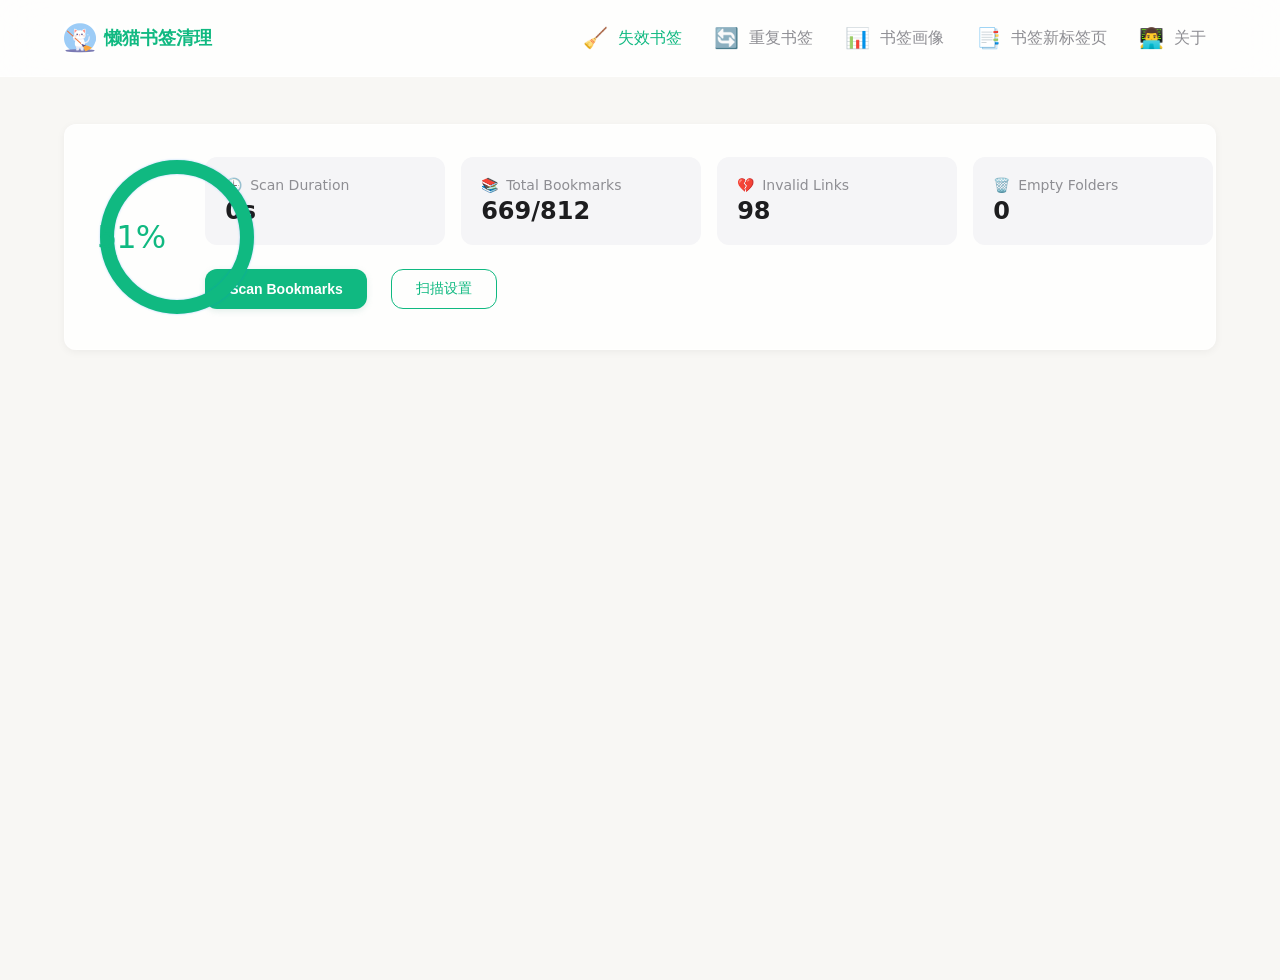
==== commit 3a0b0144: "支持重复书签清理" ====
--- a/index.html
+++ b/index.html
@@ -10,21 +10,29 @@
     <div class="app-header">
         <nav class="nav-tabs">
             <div class="brand">
-                <img src="images/logo.jpg" alt="懒猫书签清理" class="brand-logo">
+                <img src="images/logo.jpg" alt="Lazy Cat Bookmark Cleaner" class="brand-logo">
                 <span class="brand-name" data-i18n="brandName">懒猫书签清理</span>
             </div>
             <div class="nav-links">
-                <a href="index.html" class="nav-tab active">
+                <a href="index.html" class="nav-tab active" target="_blank">
                     <span class="tab-icon">🧹</span>
-                    <span data-i18n="cleanerTab">书签清理</span>
+                    <span data-i18n="invalidBookmarksTab">失效书签</span>
                 </a>
-                <a href="profile.html" class="nav-tab">
+                <a href="duplicates.html" class="nav-tab" target="_blank">
+                    <span class="tab-icon">🔄</span>
+                    <span data-i18n="duplicatesTab">重复书签</span>
+                </a>
+                <a href="profile.html" class="nav-tab" target="_blank">
                     <span class="tab-icon">📊</span>
                     <span data-i18n="profileTab">书签画像</span>
                 </a>
                 <a href="https://www.ainewtab.app/" class="nav-tab" target="_blank">
                     <span class="tab-icon">📑</span>
-                    <span data-i18n="newTab">新标签页</span>
+                    <span data-i18n="newTab">书签新标签页</span>
+                </a>
+                <a href="https://www.orionwang.com/about/" class="nav-tab" target="_blank">
+                    <span class="tab-icon">👨‍💻</span>
+                    <span data-i18n="aboutAuthor">关于</span>
                 </a>
             </div>
         </nav>
@@ -41,7 +49,6 @@
                 </svg>
                 <div class="progress-content">
                     <span class="progress-text">51%</span>
-                    <span class="progress-status">Scanning...</span>
                 </div>
             </div>
             
@@ -148,6 +155,22 @@
                 </div>
             </div>
         </div>
+
+        <div id="confirm-navigation-dialog" class="dialog-overlay">
+            <div class="dialog-backdrop"></div>
+            <div class="dialog-container">
+                <div class="dialog">
+                    <div class="dialog-content">
+                        <h3 data-i18n="navigationConfirmTitle">切换页面确认</h3>
+                        <p data-i18n="navigationConfirmMessage">正在扫描书签，切换页面将中断扫描。是否确认切换？</p>
+                    </div>
+                    <div class="dialog-buttons">
+                        <button class="secondary-button" data-i18n="cancel">取消</button>
+                        <button class="primary-button" data-i18n="confirm">确认</button>
+                    </div>
+                </div>
+            </div>
+        </div>
     </div>
     <script type="module" src="settings.js"></script>
     <script type="module" src="index.js"></script>
--- a/styles.css
+++ b/styles.css
@@ -504,7 +504,6 @@
 .button.danger-button {
     background: #10b981 ;
     color: #ffffff;
-    min-width: 120px;
 }
 
 /* 危险按钮禁用状态 */
@@ -517,13 +516,13 @@
 
 /* 危险按钮启用状态 */
 .button.danger-button:not([disabled]) {
-    background: #10b981;
+    background: #ff0000;
     cursor: pointer;
 }
 
 /* 危险按钮悬停效果 */
 .button.danger-button:not([disabled]):hover {
-    background: #10b981;
+    background: #ff0000;
     transform: translateY(-1px);
     box-shadow: 0 4px 12px rgba(108, 172, 153, 0.3);
 }
@@ -754,7 +753,7 @@
     border-radius: 6px;
     font-size: 12px;
     white-space: normal;
-    width: 250px;
+    width: 100%;
     z-index: 1000;
     margin-bottom: 8px;
     box-shadow: 0 2px 8px rgba(0, 0, 0, 0.15);
@@ -1127,6 +1126,7 @@
     background: #f5f5f7;
     border-radius: 12px;
     padding: 16px;
+    width: 158px;
 }
 
 .card-label {
@@ -1140,6 +1140,12 @@
     font-weight: 500;
     color: #1d1d1f;
     margin-bottom: 4px;
+    white-space: nowrap;
+    /* Prevents text from wrapping to the next line */
+    overflow: hidden;
+    /* Hides the overflow text */
+    text-overflow: ellipsis;
+    /* Adds an ellipsis (...) to indicate overflow */
 }
 
 .card-subtext {
@@ -1176,6 +1182,7 @@
     border: none;
     height: 320px;
     transition: transform 0.2s ease, box-shadow 0.2s ease;
+    width: 162px;
 }
 
 .domain-item.primary:hover {
@@ -1220,6 +1227,7 @@
     align-items: center;
     gap: 12px;
     transition: transform 0.2s ease, box-shadow 0.2s ease;
+    width: 166px;
 }
 
 .domain-item.secondary:hover {
@@ -1244,6 +1252,9 @@
     font-weight: 500;
     color: #1d1d1f;
     margin-bottom: 4px;
+    white-space: nowrap; /* Prevents text from wrapping to the next line */
+    overflow: hidden;    /* Hides the overflow text */
+    text-overflow: ellipsis; /* Adds an ellipsis (...) to indicate overflow */
 }
 
 .domain-meta {
@@ -1451,7 +1462,7 @@
     display: flex;
     align-items: center;
     gap: 10px;
-    padding: 10px 20px;
+    padding: 10px 10px;
     border-radius: 12px;
     text-decoration: none;
     color: var(--system-gray);
@@ -2242,4 +2253,378 @@
         opacity: 0;
         transform: translate(-50%, 20px);
     }
+}
+/* 修改对话框样式 */
+#confirm-navigation-dialog {
+    position: fixed;
+    top: 0;
+    left: 0;
+    right: 0;
+    bottom: 0;
+    display: none;
+    z-index: 1000;
+}
+
+/* 添加遮罩层 */
+.dialog-backdrop {
+    position: absolute;
+    top: 0;
+    left: 0;
+    right: 0;
+    bottom: 0;
+    background: rgba(0, 0, 0, 0.5);
+    backdrop-filter: blur(5px);
+}
+/* 对话框内容样式 */
+.dialog-container {
+    position: absolute;
+    top: 50%;
+    left: 50%;
+    transform: translate(-50%, -50%);
+    width: 90%;
+    max-width: 400px;
+    z-index: 1;
+}
+.dialog {
+    background: rgba(255, 255, 255, 0.95);
+    border-radius: 16px;
+    padding: 24px;
+    box-shadow: 0 8px 32px rgba(0, 0, 0, 0.1);
+    border: 1px solid rgba(255, 255, 255, 0.4);
+    backdrop-filter: blur(20px);
+}
+
+.dialog-content h3 {
+    margin: 0 0 16px 0;
+    font-size: 18px;
+    font-weight: 600;
+    color: #1d1d1f;
+}
+
+.dialog-content p {
+    margin: 0 0 24px 0;
+    color: var(--system-gray);
+    font-size: 14px;
+    line-height: 1.5;
+}
+
+/* 对话框按钮容器 */
+.dialog-buttons {
+    display: flex;
+    justify-content: flex-end;
+    gap: 12px;
+}
+
+/* 对话框按钮样式 */
+.dialog-buttons button {
+    padding: 8px 20px;
+    border-radius: 8px;
+    font-size: 15px;
+    font-weight: 500;
+    cursor: pointer;
+    transition: all 0.2s ease;
+    border: none;
+}
+
+/* 取消按钮样式 */
+.dialog-buttons .secondary-button {
+    background: transparent;
+    color: #10b981;
+    border: 1px solid #10b981;
+}
+
+/* 确认按钮样式 */
+.dialog-buttons .primary-button {
+    background: #10b981;
+    color: white;
+}
+
+/* 按钮悬停效果 */
+.dialog-buttons button:hover {
+    transform: translateY(-1px);
+}
+
+.dialog-buttons .secondary-button:hover {
+    background: rgba(16, 185, 129, 0.1);
+}
+
+.dialog-buttons .primary-button:hover {
+    background: #0ea371;
+}
+/* 重复书签页面样式 */
+.duplicate-groups {
+    margin-top: 32px;
+}
+
+.duplicate-group {
+    background: var(--card-background);
+    border: 1px solid var(--card-border);
+    border-radius: 12px;
+    padding: 24px;
+    margin-bottom: 24px;
+    box-shadow: 0 2px 8px var(--card-shadow);
+    transition: transform 0.2s ease, box-shadow 0.2s ease;
+}
+
+.duplicate-group:hover {
+    transform: translateY(-2px);
+    box-shadow: 0 4px 12px var(--card-shadow);
+}
+
+.group-header {
+    display: flex;
+    justify-content: space-between;
+    align-items: center;
+    padding: 16px;
+    gap: 16px;
+    /* 增加组件之间的间距 */
+}
+.group-title {
+    display: flex;
+    align-items: center;
+    gap: 8px;
+    flex: 1;
+}
+.favicon {
+    width: 16px;
+    height: 16px;
+    object-fit: contain;
+    flex-shrink: 0;
+}
+
+.url {
+    color: var(--system-blue);
+    text-decoration: none;
+    overflow: hidden;
+    text-overflow: ellipsis;
+    white-space: nowrap;
+    width: 700px;
+    /* 限制最大宽度 */
+    display: inline-block;
+    font-size: 14px;
+    /* 稍微减小字体大小 */
+}
+
+.url:hover {
+    text-decoration: underline;
+}
+
+.count {
+    background: rgba(16, 185, 129, 0.1);
+    color: #10b981;
+    padding: 4px 12px;
+    border-radius: 20px;
+    font-size: 14px;
+    font-weight: 500;
+    flex-shrink: 0;
+}
+
+.group-items {
+    display: flex;
+    flex-direction: column;
+    gap: 16px;
+}
+
+.bookmark-item {
+    display: grid;
+    grid-template-columns: 30px 1fr auto;
+    gap: 16px;
+    padding: 16px;
+    background: #f5f5f7;
+    border-radius: 8px;
+    transition: background-color 0.2s ease;
+}
+
+.bookmark-item:hover {
+    background: #f0f0f2;
+}
+.bookmark-added-time {
+    color: var(--system-gray);
+    font-size: 13px;
+    white-space: nowrap;
+    padding-left: 16px;
+    border-left: 1px solid rgba(0, 0, 0, 0.1);
+}
+.item-checkbox {
+    display: flex;
+    align-items: center;
+}
+
+.keep-checkbox {
+    width: 18px;
+    height: 18px;
+    accent-color: #ff0000;
+    cursor: pointer;
+}
+
+.item-info {
+    display: flex;
+    flex-direction: column;
+    gap: 8px;
+}
+
+.item-title {
+    font-weight: 500;
+    color: #1d1d1f;
+}
+
+.item-meta {
+    display: flex;
+    gap: 24px;
+    color: var(--system-gray);
+    font-size: 13px;
+}
+
+
+/* 操作按钮区域基础样式 */
+.duplicate-options {
+    display: flex;
+    gap: 16px;
+    padding: 16px 0;
+    position: sticky;
+    top: 0px;
+    /* 调整固定位置，避免被顶部导航栏遮挡 */
+    z-index: 100;
+    transition: background 0.3s ease, backdrop-filter 0.3s ease, border-bottom 0.3s ease;
+    margin: 0;
+}
+
+/* 滚动时的样式 */
+.duplicate-options.scrolled {
+    background: rgba(255, 255, 255, 0.95);
+    backdrop-filter: blur(8px);
+}
+.container {
+    padding-top: 24px;
+}
+
+.duplicate-options button {
+    padding: 8px 16px;
+    border-radius: 20px;
+    font-size: 14px;
+    font-weight: 500;
+    cursor: pointer;
+    transition: all 0.2s ease;
+    border: none;
+    display:flex;
+    align-items:center;
+    justify-content:center;
+}
+
+.duplicate-options button[data-action="keepNewest"] {
+    background: #10b981;
+    color: #ffffff;
+}
+.duplicate-options button[data-action="keepNewest"]:hover{
+    background: #10b981;
+    color: #ffffff;
+}
+
+.duplicate-options button[data-action="keepOldest"] {
+    background: #ffffff;
+    color: #10b981;
+}
+.duplicate-options button[data-action="keepOldest"]:hover{
+    background: #10b981;
+    color: #ffffff;
+}
+
+.duplicate-options button[data-action="keepManual"] {
+    background: rgba(142, 142, 147, 0.1);
+    color: var(--system-gray);
+}
+.duplicate-options button[data-action="keepManual"]:hover{
+    background: #10b981;
+    color: #ffffff;
+}
+
+.duplicate-options button:hover {
+    transform: translateY(-1px);
+}
+
+/* 无重复书签提示 */
+.no-duplicates {
+    text-align: center;
+    padding: 48px 0;
+    color: #10b981;
+    font-size: 16px;
+    font-weight: 500;
+}
+/* 组标题中的复选框样式 */
+.group-checkbox {
+    width: 18px;
+    height: 18px;
+    margin-right: 8px;
+    cursor: pointer;
+    accent-color: #ff0000;
+}
+
+/* 调整组标题布局 */
+.group-title {
+    display: flex;
+    align-items: center;
+    gap: 8px;
+    flex: 1;
+    min-width: 0;
+    /* 确保flex子项可以正确收缩 */
+}
+
+
+/* 文件夹路径提示框样式 */
+.folder-path-tooltip {
+    position: absolute;
+    bottom: calc(100% + 8px);
+    left: 50%;
+    transform: translateX(-50%);
+    background: rgba(0, 0, 0, 0.8);
+    color: white;
+    padding: 8px 12px;
+    border-radius: 6px;
+    font-size: 13px;
+    white-space: nowrap;
+    z-index: 1000;
+    pointer-events: none;
+    animation: tooltip-fade-in 0.2s ease;
+}
+
+.folder-path-tooltip::after {
+    content: '';
+    position: absolute;
+    top: 100%;
+    left: 50%;
+    transform: translateX(-50%);
+    border: 6px solid transparent;
+    border-top-color: rgba(0, 0, 0, 0.8);
+}
+
+@keyframes tooltip-fade-in {
+    from {
+        opacity: 0;
+        transform: translate(-50%, -4px);
+    }
+
+    to {
+        opacity: 1;
+        transform: translate(-50%, 0);
+    }
+}
+
+/* 确保统计卡片可以正确显示提示框 */
+.stat-card {
+    position: relative;
+}
+
+.brand {
+    position: relative;
+    display: flex;
+    align-items: center;
+    gap: 8px;
+}
+
+.version-tag {
+    font-size: 12px;
+    color: var(--system-gray);
+    opacity: 0.8;
+    margin-left: 4px;
+    font-weight: normal;
 }
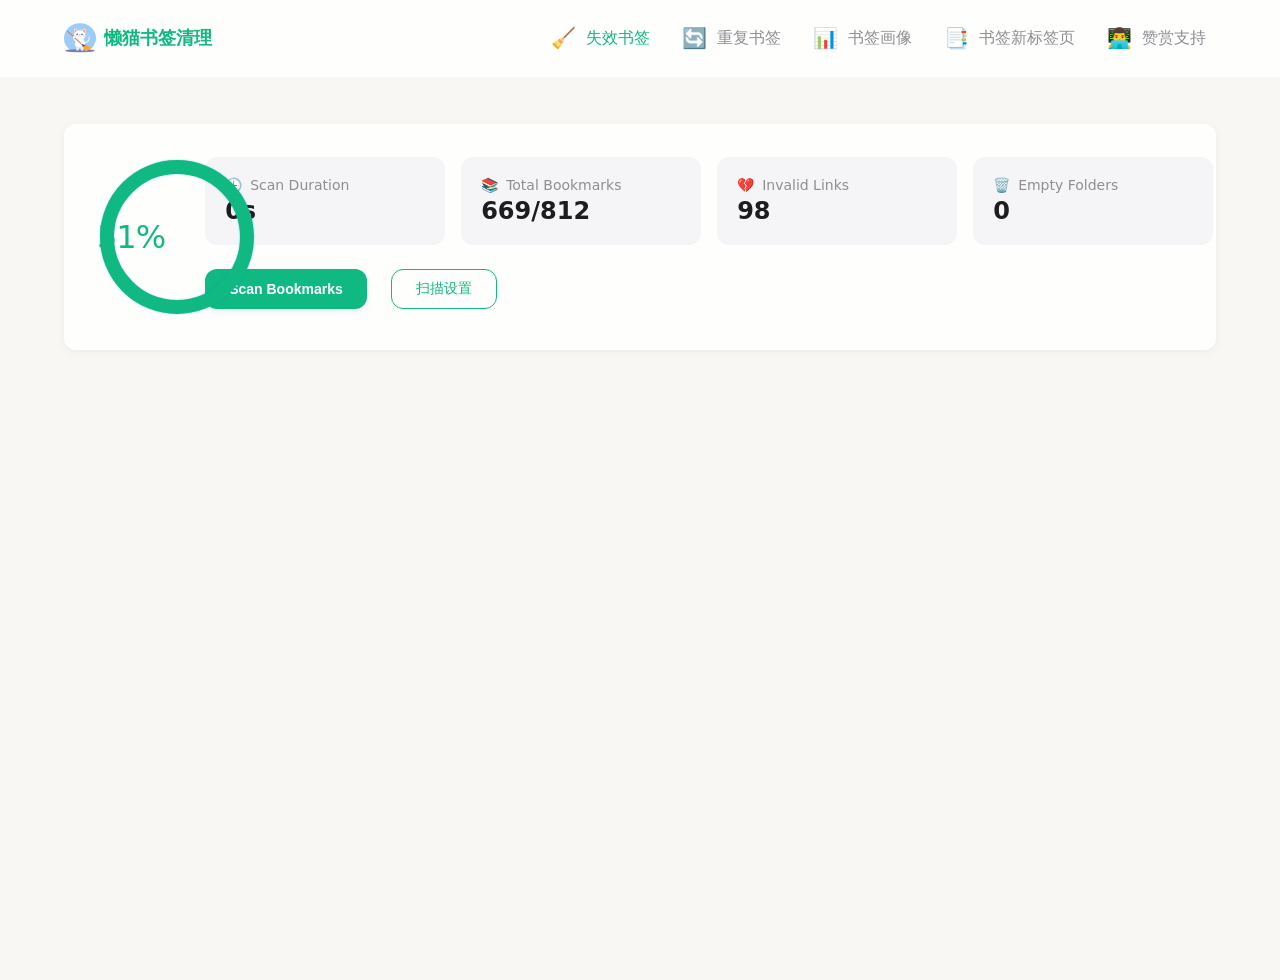
==== commit cb0c11b1: "index 更新" ====
--- a/index.html
+++ b/index.html
@@ -30,15 +30,18 @@
                     <span class="tab-icon">📑</span>
                     <span data-i18n="newTab">书签新标签页</span>
                 </a>
-                <a href="https://www.orionwang.com/about/" class="nav-tab" target="_blank">
+                <a href="https://cooing-loganberry-b74.notion.site/1ac1ee1c3b3a80668b33f4215eb2ae0f" class="nav-tab" target="_blank">
                     <span class="tab-icon">👨‍💻</span>
-                    <span data-i18n="aboutAuthor">关于</span>
+                    <span data-i18n="aboutAuthor">赞赏支持</span>
                 </a>
             </div>
         </nav>
     </div>
 
     <div class="container">
+        <div class="confetti-container">
+            <!-- 撒花元素会通过 JavaScript 动态生成 -->
+        </div>
         <div class="scan-stats-wrapper">
             <div class="progress-ring-container">
                 <svg class="progress-ring" width="160" height="160">
@@ -171,8 +174,11 @@
                 </div>
             </div>
         </div>
+
+        <div id="invalidList" class="results"></div>
     </div>
     <script type="module" src="settings.js"></script>
+    <script type="module" src="confetti.js"></script>
     <script type="module" src="index.js"></script>
     <script src="preview.js"></script>
     <script type="module" src="bookmarkProfile.js"></script>
--- a/styles.css
+++ b/styles.css
@@ -1667,33 +1667,43 @@
     top: 0;
     left: 0;
     width: 100%;
-    height: 100%;
+    height: 100vh;
     pointer-events: none;
     z-index: 9999;
+    overflow: hidden;
 }
 
 /* 单个撒花的基础样式 */
 .confetti {
     position: absolute;
-    width: 10px;
-    height: 10px;
-    background-color: #007AFF;
+    border-radius: 2px;
     opacity: 0;
-}
-
-/* 撒花动画 */
-@keyframes confetti-fall {
+    transform-origin: center;
+}
+
+/* 烟花爆开动画 */
+@keyframes confetti-explosion {
     0% {
-        transform: translateY(-100%) rotate(0deg);
+        transform: translate(-50%, -50%) scale(0.1);
+        opacity: 0;
+    }
+
+    10% {
         opacity: 1;
     }
 
+    35% {
+        transform: translate(calc(-50% + var(--spread-x)),
+                calc(-50% + var(--spread-y))) scale(1);
+        opacity: 1;
+    }
+
     100% {
-        transform: translateY(100vh) rotate(360deg);
+        transform: translate(calc(-50% + var(--spread-x)),
+                calc(-50% + var(--spread-y))) scale(0.5);
         opacity: 0;
     }
 }
-
 /* 响应式设计 */
 @media (max-width: 768px) {
     .scan-stats-wrapper {
@@ -2546,7 +2556,7 @@
 .no-duplicates {
     text-align: center;
     padding: 48px 0;
-    color: #10b981;
+    color: #1d1d1f;
     font-size: 16px;
     font-weight: 500;
 }
@@ -2627,4 +2637,64 @@
     opacity: 0.8;
     margin-left: 4px;
     font-weight: normal;
+}
+.success-state {
+    text-align: center;
+    padding: 40px 20px;
+    background: var(--card-background);
+    border-radius: 12px;
+    margin: 20px 0;
+}
+
+.success-icon {
+    position: relative;
+    display: inline-block;
+    margin-bottom: 20px;
+}
+
+.cat-icon {
+    width: 120px;
+    height: 120px;
+    object-fit: contain;
+}
+
+.success-badge {
+    position: absolute;
+    bottom: -5px;
+    right: -5px;
+    width: 32px;
+    height: 32px;
+    background: #34C759;
+    border-radius: 50%;
+    color: white;
+    display: flex;
+    align-items: center;
+    justify-content: center;
+    font-size: 18px;
+    border: 3px solid var(--card-background);
+}
+
+.success-message h3 {
+    color: var(--text-primary);
+    font-size: 24px;
+    margin-bottom: 8px;
+}
+
+.success-message p {
+    color: var(--text-secondary);
+    font-size: 16px;
+    margin-bottom: 24px;
+}
+
+.success-tips {
+    margin-top: 24px;
+    padding: 16px;
+    background: var(--background-secondary);
+    border-radius: 8px;
+    color: var(--text-secondary);
+    font-size: 14px;
+}
+
+.success-tips p {
+    margin: 0;
 }
